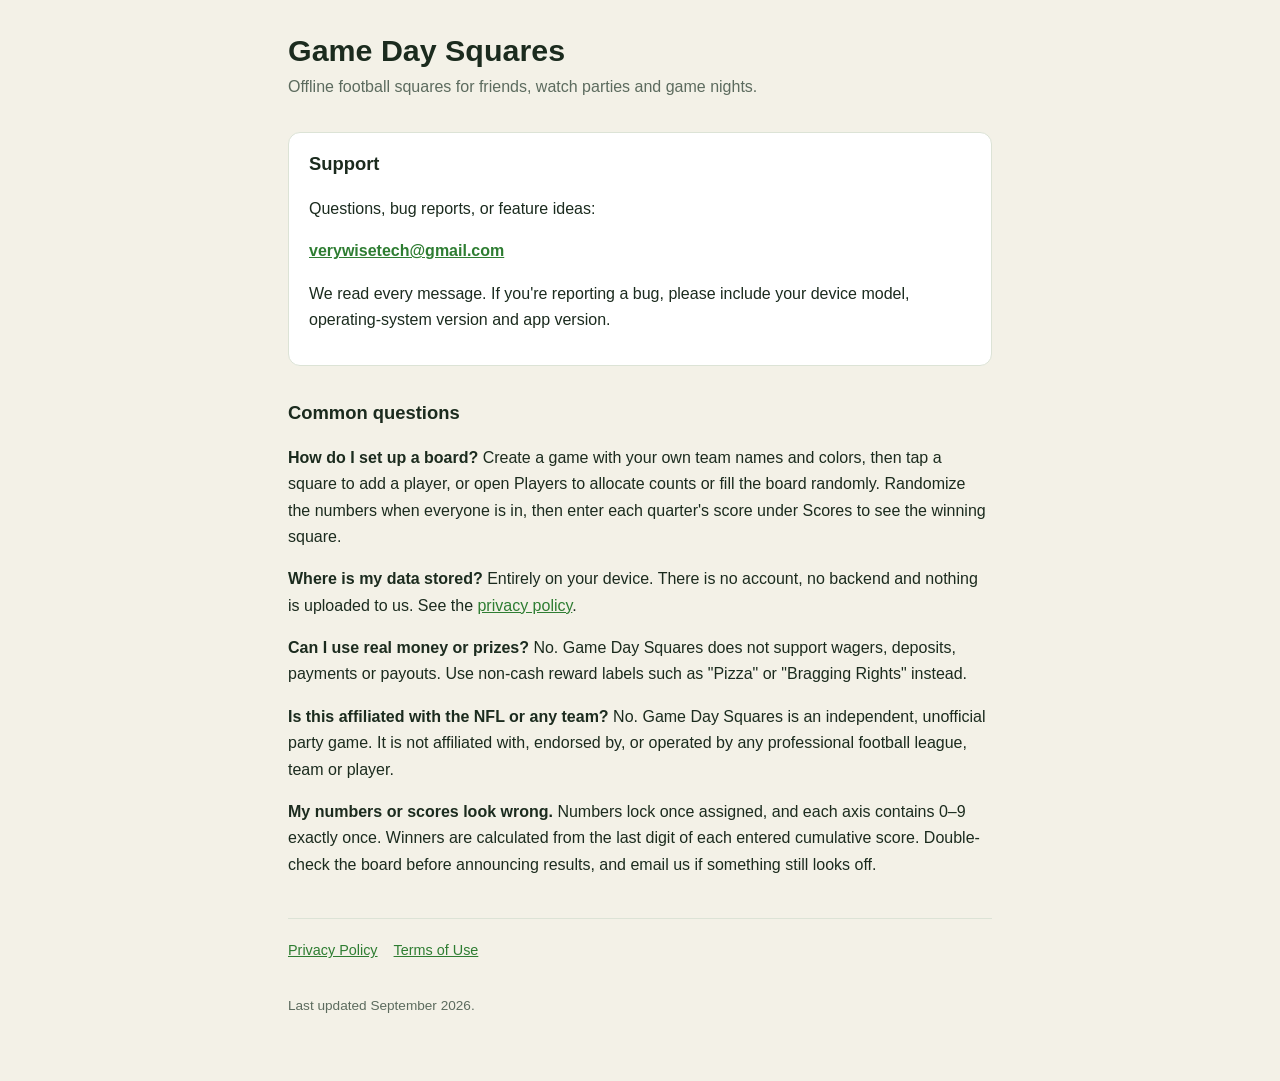
==== gamedaysquares/index.html @ 5a618945 "Add Game Day Squares support pages Support, privacy policy and terms of use for the Game Day Squares" ====
<!doctype html><html lang="en"><head><meta charset="utf-8"><meta name="viewport" content="width=device-width,initial-scale=1"><style>
:root{--bg:#F3F1E7;--card:#FFFFFF;--ink:#1B2B1E;--muted:#5C6B5E;--line:#DCE3D6;--accent:#2E7D32}
@media(prefers-color-scheme:dark){:root{--bg:#0F1A12;--card:#16231A;--ink:#EAF2E9;--muted:#A9BBA9;--line:#26362A;--accent:#7FCF83}}
*{box-sizing:border-box}
body{margin:0;padding:2rem 1.25rem 4rem;background:var(--bg);color:var(--ink);
font:16px/1.65 -apple-system,BlinkMacSystemFont,"Segoe UI",Roboto,sans-serif}
main{max-width:44rem;margin:0 auto}
h1{font-size:1.9rem;line-height:1.2;margin:0 0 .35rem}
h2{font-size:1.15rem;margin:2rem 0 .5rem}
.sub{color:var(--muted);margin:0 0 2rem}
.card{background:var(--card);border:1px solid var(--line);border-radius:12px;padding:1rem 1.25rem;margin:1.5rem 0}
a{color:var(--accent)}
nav{margin-top:2.5rem;padding-top:1.25rem;border-top:1px solid var(--line);font-size:.9rem}
nav a{margin-right:1rem}
footer{margin-top:2rem;color:var(--muted);font-size:.85rem}
</style><title>Game Day Squares — Support</title></head><body><main>
<h1>Game Day Squares</h1>
<p class="sub">Offline football squares for friends, watch parties and game nights.</p>

<div class="card">
<h2 style="margin-top:0">Support</h2>
<p>Questions, bug reports, or feature ideas:</p>
<p><strong><a href="mailto:verywisetech@gmail.com">verywisetech@gmail.com</a></strong></p>
<p>We read every message. If you're reporting a bug, please include your device model,
operating-system version and app version.</p>
</div>

<h2>Common questions</h2>
<p><strong>How do I set up a board?</strong> Create a game with your own team names and
colors, then tap a square to add a player, or open Players to allocate counts or fill the
board randomly. Randomize the numbers when everyone is in, then enter each quarter's score
under Scores to see the winning square.</p>
<p><strong>Where is my data stored?</strong> Entirely on your device. There is no account,
no backend and nothing is uploaded to us. See the <a href="privacy.html">privacy policy</a>.</p>
<p><strong>Can I use real money or prizes?</strong> No. Game Day Squares does not support
wagers, deposits, payments or payouts. Use non-cash reward labels such as "Pizza" or
"Bragging Rights" instead.</p>
<p><strong>Is this affiliated with the NFL or any team?</strong> No. Game Day Squares is an
independent, unofficial party game. It is not affiliated with, endorsed by, or operated by
any professional football league, team or player.</p>
<p><strong>My numbers or scores look wrong.</strong> Numbers lock once assigned, and each
axis contains 0–9 exactly once. Winners are calculated from the last digit of each
entered cumulative score. Double-check the board before announcing results, and email us if
something still looks off.</p>

<nav><a href="privacy.html">Privacy Policy</a><a href="terms.html">Terms of Use</a></nav>
<footer>Last updated September 2026.</footer>
</main></body></html>
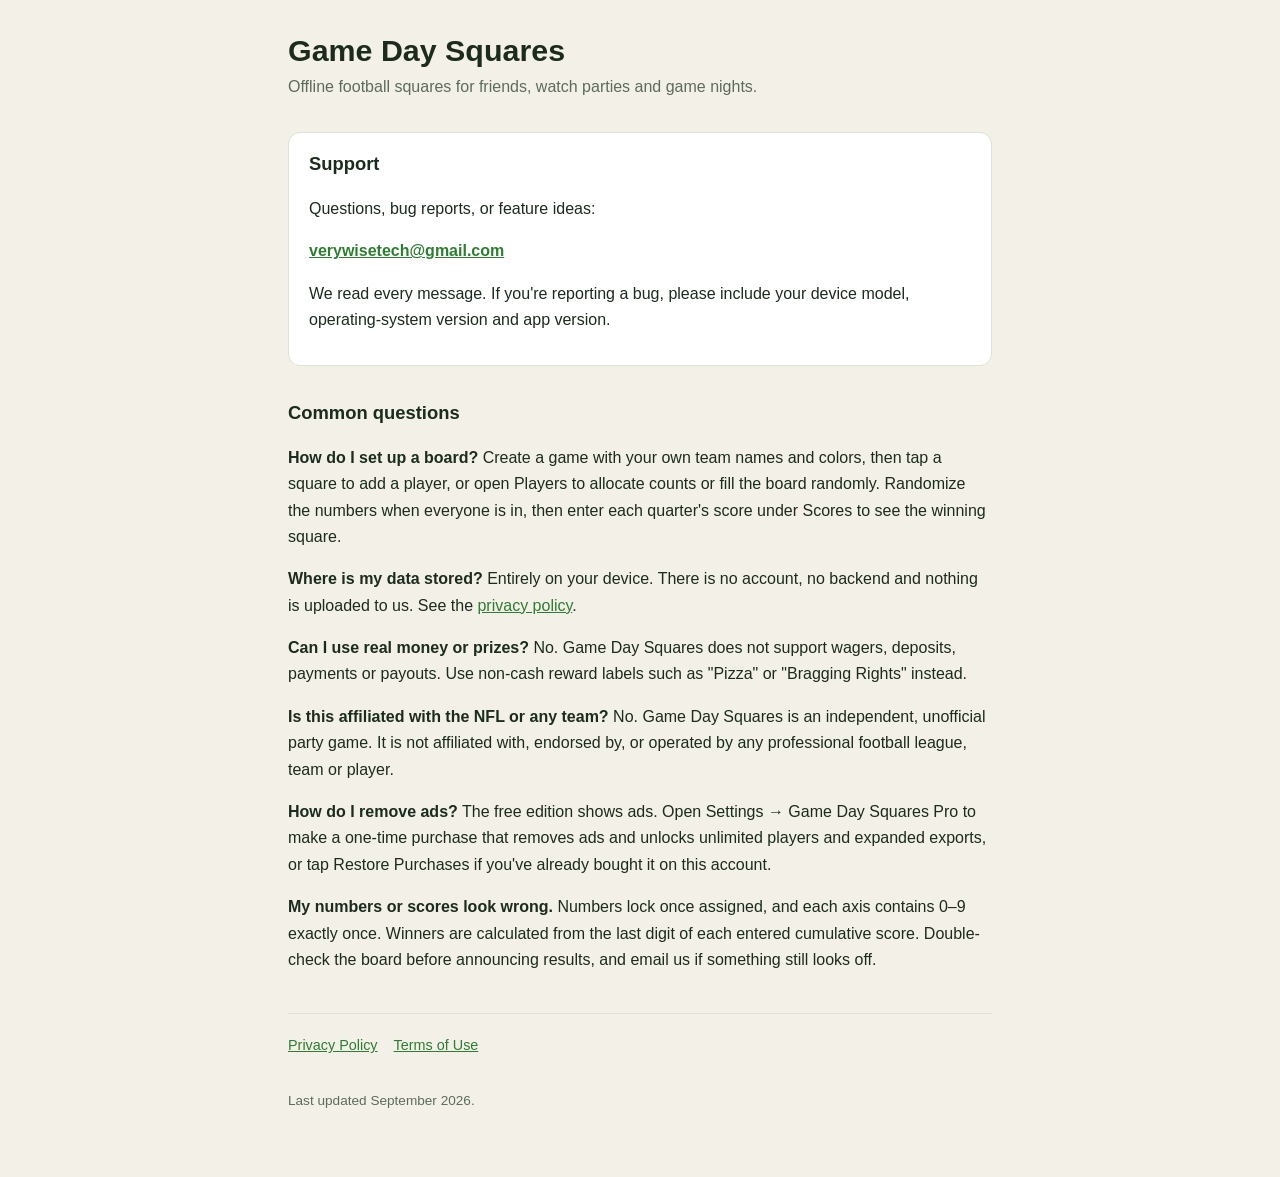
==== commit 80942013: "Update Game Day Squares pages for ads + Pro repositioning The app now shows ads (Google AdMob) in th" ====
--- a/gamedaysquares/index.html
+++ b/gamedaysquares/index.html
@@ -38,6 +38,10 @@
 <p><strong>Is this affiliated with the NFL or any team?</strong> No. Game Day Squares is an
 independent, unofficial party game. It is not affiliated with, endorsed by, or operated by
 any professional football league, team or player.</p>
+<p><strong>How do I remove ads?</strong> The free edition shows ads. Open Settings →
+Game Day Squares Pro to make a one-time purchase that removes ads and unlocks unlimited
+players and expanded exports, or tap Restore Purchases if you've already bought it on this
+account.</p>
 <p><strong>My numbers or scores look wrong.</strong> Numbers lock once assigned, and each
 axis contains 0–9 exactly once. Winners are calculated from the last digit of each
 entered cumulative score. Double-check the board before announcing results, and email us if
